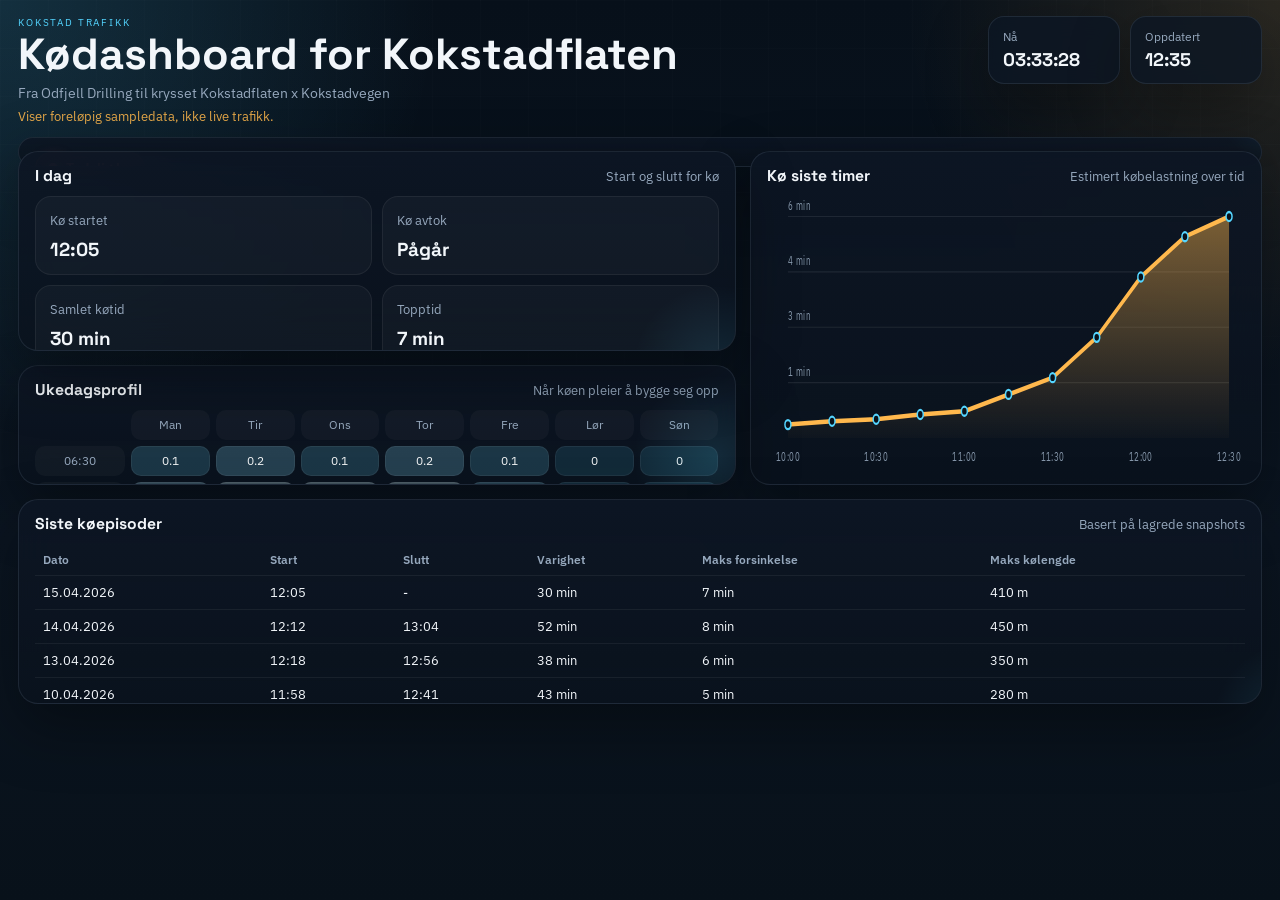
==== Kø-dashboard/dashboard/index.html @ f9747c27 "Add files via upload" ====
<!DOCTYPE html>
<html lang="nb">
<head>
  <meta charset="UTF-8" />
  <meta name="viewport" content="width=device-width, initial-scale=1.0" />
  <title>Kokstad Queue Dashboard</title>
  <link rel="preconnect" href="https://fonts.googleapis.com">
  <link rel="preconnect" href="https://fonts.gstatic.com" crossorigin>
  <link href="https://fonts.googleapis.com/css2?family=Space+Grotesk:wght@400;500;700&family=IBM+Plex+Sans:wght@400;500;600&display=swap" rel="stylesheet">
  <link rel="stylesheet" href="./styles.css" />
</head>
<body>
  <div class="app-shell">
    <header class="topbar">
      <div>
        <p class="eyebrow">Kokstad Trafikk</p>
        <h1>Kødashboard for Kokstadflaten</h1>
        <p class="subtitle">Fra Odfjell Drilling til krysset Kokstadflaten x Kokstadvegen</p>
        <p class="sample-note">Viser foreløpig sampledata, ikke live trafikk.</p>
      </div>
      <div class="topbar-meta">
        <div class="clock-card">
          <span class="label">Nå</span>
          <span id="clockValue" class="value">--:--</span>
        </div>
        <div class="clock-card">
          <span class="label">Oppdatert</span>
          <span id="updatedValue" class="value">Laster</span>
        </div>
      </div>
    </header>

    <main class="dashboard-grid">
      <section class="panel panel-hero">
        <div class="hero-copy">
          <span id="severityPill" class="severity-pill">Analyserer</span>
          <h2 id="heroDelay">-- min</h2>
          <p id="heroSummary" class="hero-summary">Laster sanntidsstatus...</p>
          <div class="hero-kpis">
            <div class="metric-card accent-amber">
              <span class="metric-label">Estimert kølengde</span>
              <strong id="queueLengthValue">-- m</strong>
            </div>
            <div class="metric-card accent-cyan">
              <span class="metric-label">Reisetid nå</span>
              <strong id="liveDurationValue">-- min</strong>
            </div>
            <div class="metric-card accent-slate">
              <span class="metric-label">Normal reisetid</span>
              <strong id="freeFlowValue">-- min</strong>
            </div>
          </div>
        </div>
        <div class="route-visual">
          <div class="route-header">
            <span>Rute med trafikksegmenter</span>
            <span id="distanceValue">-- km</span>
          </div>
          <div id="routeStrip" class="route-strip"></div>
          <div class="route-labels">
            <span>Odfjell Drilling</span>
            <span>Kokstadflaten x Kokstadvegen</span>
          </div>
          <div id="routeLegend" class="route-legend"></div>
        </div>
      </section>

      <section class="panel panel-today">
        <div class="panel-head">
          <h3>I dag</h3>
          <span class="muted">Start og slutt for kø</span>
        </div>
        <div class="stat-grid">
          <article class="stat-tile">
            <span class="stat-label">Kø startet</span>
            <strong id="queueStartValue">--</strong>
          </article>
          <article class="stat-tile">
            <span class="stat-label">Kø avtok</span>
            <strong id="queueEndValue">--</strong>
          </article>
          <article class="stat-tile">
            <span class="stat-label">Samlet køtid</span>
            <strong id="queueDurationValue">--</strong>
          </article>
          <article class="stat-tile">
            <span class="stat-label">Topptid</span>
            <strong id="peakDelayValue">--</strong>
          </article>
        </div>
      </section>

      <section class="panel panel-chart">
        <div class="panel-head">
          <h3>Kø siste timer</h3>
          <span class="muted">Estimert købelastning over tid</span>
        </div>
        <svg id="delayChart" class="chart" viewBox="0 0 640 240" preserveAspectRatio="none"></svg>
      </section>

      <section class="panel panel-heatmap">
        <div class="panel-head">
          <h3>Ukedagsprofil</h3>
          <span class="muted">Når køen pleier å bygge seg opp</span>
        </div>
        <div id="weekdayHeatmap" class="heatmap"></div>
      </section>

      <section class="panel panel-wide">
        <div class="panel-head">
          <h3>Siste køepisoder</h3>
          <span class="muted">Basert på lagrede snapshots</span>
        </div>
        <div class="table-wrap">
          <table>
            <thead>
              <tr>
                <th>Dato</th>
                <th>Start</th>
                <th>Slutt</th>
                <th>Varighet</th>
                <th>Maks forsinkelse</th>
                <th>Maks kølengde</th>
              </tr>
            </thead>
            <tbody id="episodesTableBody"></tbody>
          </table>
        </div>
      </section>
    </main>
  </div>

  <script src="./app.js" type="module"></script>
</body>
</html>
---- Kø-dashboard/dashboard/styles.css ----
:root {
  --bg: #09111c;
  --bg-alt: #0d1624;
  --panel: rgba(11, 21, 34, 0.76);
  --panel-strong: rgba(9, 17, 28, 0.92);
  --line: rgba(160, 185, 210, 0.12);
  --text: #f2f6fa;
  --muted: #96a8bd;
  --cyan: #54d5ff;
  --amber: #ffb84d;
  --red: #ff6b5f;
  --green: #5fd497;
  --shadow: 0 24px 60px rgba(0, 0, 0, 0.35);
}

* {
  box-sizing: border-box;
}

html,
body {
  margin: 0;
  width: 100%;
  height: 100%;
  overflow: hidden;
  background:
    radial-gradient(circle at top left, rgba(84, 213, 255, 0.16), transparent 28%),
    radial-gradient(circle at top right, rgba(255, 184, 77, 0.14), transparent 24%),
    linear-gradient(180deg, #07101a 0%, #0b1521 60%, #08111a 100%);
  color: var(--text);
  font-family: "IBM Plex Sans", sans-serif;
}

body::before {
  content: "";
  position: fixed;
  inset: 0;
  background-image:
    linear-gradient(rgba(255,255,255,0.02) 1px, transparent 1px),
    linear-gradient(90deg, rgba(255,255,255,0.02) 1px, transparent 1px);
  background-size: 48px 48px;
  mask-image: linear-gradient(180deg, rgba(0, 0, 0, 0.65), transparent);
  pointer-events: none;
}

.app-shell {
  width: min(100vw, calc(100vh * 16 / 9));
  height: min(100vh, calc(100vw * 9 / 16));
  margin: 0 auto;
  padding: 16px 18px;
  display: flex;
  flex-direction: column;
}

.topbar {
  display: flex;
  justify-content: space-between;
  align-items: flex-start;
  gap: 24px;
  margin-bottom: 12px;
}

.eyebrow {
  margin: 0 0 4px;
  text-transform: uppercase;
  letter-spacing: 0.18em;
  color: var(--cyan);
  font-size: 0.64rem;
}

h1 {
  margin: 0;
  font-family: "Space Grotesk", sans-serif;
  font-size: clamp(1.8rem, 3.4vw, 2.9rem);
  line-height: 1;
}

.subtitle {
  margin: 6px 0 0;
  color: var(--muted);
  font-size: 0.9rem;
}

.sample-note {
  margin: 6px 0 0;
  color: rgba(255, 184, 77, 0.9);
  font-size: 0.8rem;
}

.topbar-meta {
  display: flex;
  gap: 10px;
}

.clock-card {
  min-width: 132px;
  padding: 12px 14px;
  border: 1px solid var(--line);
  border-radius: 16px;
  background: rgba(13, 22, 36, 0.82);
  backdrop-filter: blur(12px);
  box-shadow: var(--shadow);
}

.clock-card .label {
  display: block;
  color: var(--muted);
  font-size: 0.74rem;
  margin-bottom: 4px;
}

.clock-card .value {
  font-family: "Space Grotesk", sans-serif;
  font-size: 1.15rem;
  font-weight: 700;
}

.dashboard-grid {
  display: grid;
  grid-template-columns: 1.4fr 1fr;
  grid-template-rows: minmax(0, 0.9fr) minmax(200px, 0.86fr) minmax(120px, 0.52fr) auto;
  gap: 14px;
  flex: 1;
  min-height: 0;
}

.panel {
  position: relative;
  overflow: hidden;
  border: 1px solid var(--line);
  border-radius: 20px;
  background: linear-gradient(180deg, rgba(13, 22, 36, 0.92), rgba(10, 18, 29, 0.82));
  box-shadow: var(--shadow);
  padding: 14px 16px;
  backdrop-filter: blur(18px);
  min-height: 0;
}

.panel::after {
  content: "";
  position: absolute;
  inset: auto -10% -55% auto;
  width: 180px;
  height: 180px;
  border-radius: 50%;
  background: radial-gradient(circle, rgba(84, 213, 255, 0.12), transparent 65%);
  pointer-events: none;
}

.panel-hero {
  display: grid;
  grid-template-columns: 1.15fr 0.85fr;
  gap: 14px;
  grid-column: 1 / -1;
  grid-row: 1;
  min-height: 0;
}

.panel-today {
  grid-column: 1;
  grid-row: 2;
  z-index: 2;
}

.panel-chart {
  grid-column: 2;
  grid-row: 2 / span 2;
  display: flex;
  flex-direction: column;
}

.panel-heatmap {
  grid-column: 1;
  grid-row: 3;
}

.hero-copy h2 {
  margin: 10px 0 8px;
  font-family: "Space Grotesk", sans-serif;
  font-size: clamp(2.2rem, 4vw, 3.7rem);
  line-height: 0.95;
}

.hero-summary {
  max-width: 700px;
  margin: 0 0 12px;
  color: var(--muted);
  font-size: 0.86rem;
  line-height: 1.3;
}

.severity-pill {
  display: inline-flex;
  align-items: center;
  gap: 8px;
  padding: 6px 12px;
  border-radius: 999px;
  background: rgba(84, 213, 255, 0.12);
  border: 1px solid rgba(84, 213, 255, 0.2);
  color: #dff7ff;
  font-weight: 600;
  font-size: 0.86rem;
}

.severity-pill::before {
  content: "";
  width: 10px;
  height: 10px;
  border-radius: 50%;
  background: currentColor;
  box-shadow: 0 0 18px currentColor;
}

.hero-kpis {
  display: grid;
  grid-template-columns: repeat(3, minmax(0, 1fr));
  gap: 10px;
}

.metric-card {
  padding: 11px 12px;
  border-radius: 16px;
  border: 1px solid rgba(255, 255, 255, 0.08);
  background: rgba(255, 255, 255, 0.03);
}

.metric-card strong {
  display: block;
  margin-top: 6px;
  font-size: 1.2rem;
  font-family: "Space Grotesk", sans-serif;
}

.metric-label,
.panel-head .muted,
.stat-label {
  color: var(--muted);
  font-size: 0.8rem;
}

.accent-amber {
  box-shadow: inset 0 0 0 1px rgba(255, 184, 77, 0.16);
}

.accent-cyan {
  box-shadow: inset 0 0 0 1px rgba(84, 213, 255, 0.16);
}

.accent-slate {
  box-shadow: inset 0 0 0 1px rgba(160, 185, 210, 0.12);
}

.route-visual {
  display: flex;
  flex-direction: column;
  justify-content: center;
  padding: 8px 2px 0;
}

.route-header,
.route-labels,
.route-legend {
  display: flex;
  justify-content: space-between;
  gap: 12px;
  color: var(--muted);
  font-size: 0.8rem;
}

.route-strip {
  display: flex;
  align-items: stretch;
  gap: 5px;
  min-height: 58px;
  margin: 8px 0 8px;
}

.route-segment {
  position: relative;
  flex: var(--segment-weight);
  min-width: 18px;
  border-radius: 14px;
  background: #233447;
  overflow: hidden;
  display: flex;
  align-items: flex-end;
  padding: 8px;
  border: 1px solid rgba(255, 255, 255, 0.08);
}

.route-segment span {
  position: relative;
  z-index: 1;
  font-size: 0.74rem;
  line-height: 1.1;
  color: rgba(242, 246, 250, 0.9);
}

.route-segment::before {
  content: "";
  position: absolute;
  inset: 0;
  opacity: 0.9;
}

.speed-normal::before {
  background: linear-gradient(180deg, rgba(95, 212, 151, 0.2), rgba(95, 212, 151, 0.55));
}

.speed-slow::before {
  background: linear-gradient(180deg, rgba(255, 184, 77, 0.22), rgba(255, 184, 77, 0.64));
}

.speed-jam::before {
  background: linear-gradient(180deg, rgba(255, 107, 95, 0.24), rgba(255, 107, 95, 0.74));
}

.legend-chip {
  display: inline-flex;
  align-items: center;
  gap: 8px;
}

.legend-chip::before {
  content: "";
  width: 11px;
  height: 11px;
  border-radius: 50%;
}

.legend-chip.normal::before {
  background: var(--green);
}

.legend-chip.slow::before {
  background: var(--amber);
}

.legend-chip.jam::before {
  background: var(--red);
}

.panel-head {
  display: flex;
  justify-content: space-between;
  align-items: baseline;
  gap: 12px;
  margin-bottom: 10px;
}

.panel-head h3 {
  margin: 0;
  font-size: 0.98rem;
  font-family: "Space Grotesk", sans-serif;
}

.stat-grid {
  display: grid;
  grid-template-columns: repeat(2, minmax(0, 1fr));
  gap: 10px;
  min-height: 0;
}

.stat-tile {
  padding: 12px 14px;
  border-radius: 16px;
  border: 1px solid rgba(255, 255, 255, 0.06);
  background: rgba(255, 255, 255, 0.03);
}

.stat-tile strong {
  display: block;
  margin-top: 8px;
  font-size: 1.18rem;
  font-family: "Space Grotesk", sans-serif;
}

.chart {
  width: 100%;
  height: 100%;
  min-height: 250px;
  display: block;
  flex: 1;
}

.heatmap {
  display: grid;
  grid-template-columns: 90px repeat(7, minmax(0, 1fr));
  gap: 6px;
}

.heatmap-header,
.heatmap-row-label,
.heatmap-cell {
  min-height: 30px;
  border-radius: 10px;
  display: flex;
  align-items: center;
  justify-content: center;
  font-size: 0.74rem;
}

.heatmap-header,
.heatmap-row-label {
  color: var(--muted);
  background: rgba(255, 255, 255, 0.03);
}

.heatmap-cell {
  border: 1px solid rgba(255, 255, 255, 0.06);
  color: rgba(255, 255, 255, 0.94);
}

.panel-wide {
  grid-column: 1 / -1;
  grid-row: 4;
}

.table-wrap {
  overflow-x: auto;
  overflow-y: hidden;
  max-height: 100%;
}

table {
  width: 100%;
  border-collapse: collapse;
}

th,
td {
  text-align: left;
  padding: 8px 8px;
  border-bottom: 1px solid rgba(255, 255, 255, 0.06);
  font-size: 0.82rem;
}

thead th {
  color: var(--muted);
  font-weight: 600;
  font-size: 0.74rem;
}

tbody tr:hover {
  background: rgba(255, 255, 255, 0.025);
}

@media (max-width: 1100px) {
  html,
  body {
    overflow: auto;
  }

  .app-shell {
    width: 100%;
    height: auto;
    min-height: 100vh;
  }

  .dashboard-grid,
  .panel-hero {
    grid-template-columns: 1fr;
    grid-template-rows: auto;
  }

  .panel-today,
  .panel-chart,
  .panel-heatmap,
  .panel-wide,
  .panel-hero {
    grid-column: auto;
    grid-row: auto;
  }

  .hero-kpis {
    grid-template-columns: 1fr;
  }

  .topbar {
    flex-direction: column;
  }

  .topbar-meta {
    width: 100%;
  }

  .clock-card {
    flex: 1;
  }
}

@media (max-width: 720px) {
  .app-shell {
    padding: 16px;
  }

  .heatmap {
    grid-template-columns: 90px repeat(7, minmax(54px, 1fr));
    gap: 6px;
  }

  .stat-grid {
    grid-template-columns: 1fr;
  }
}
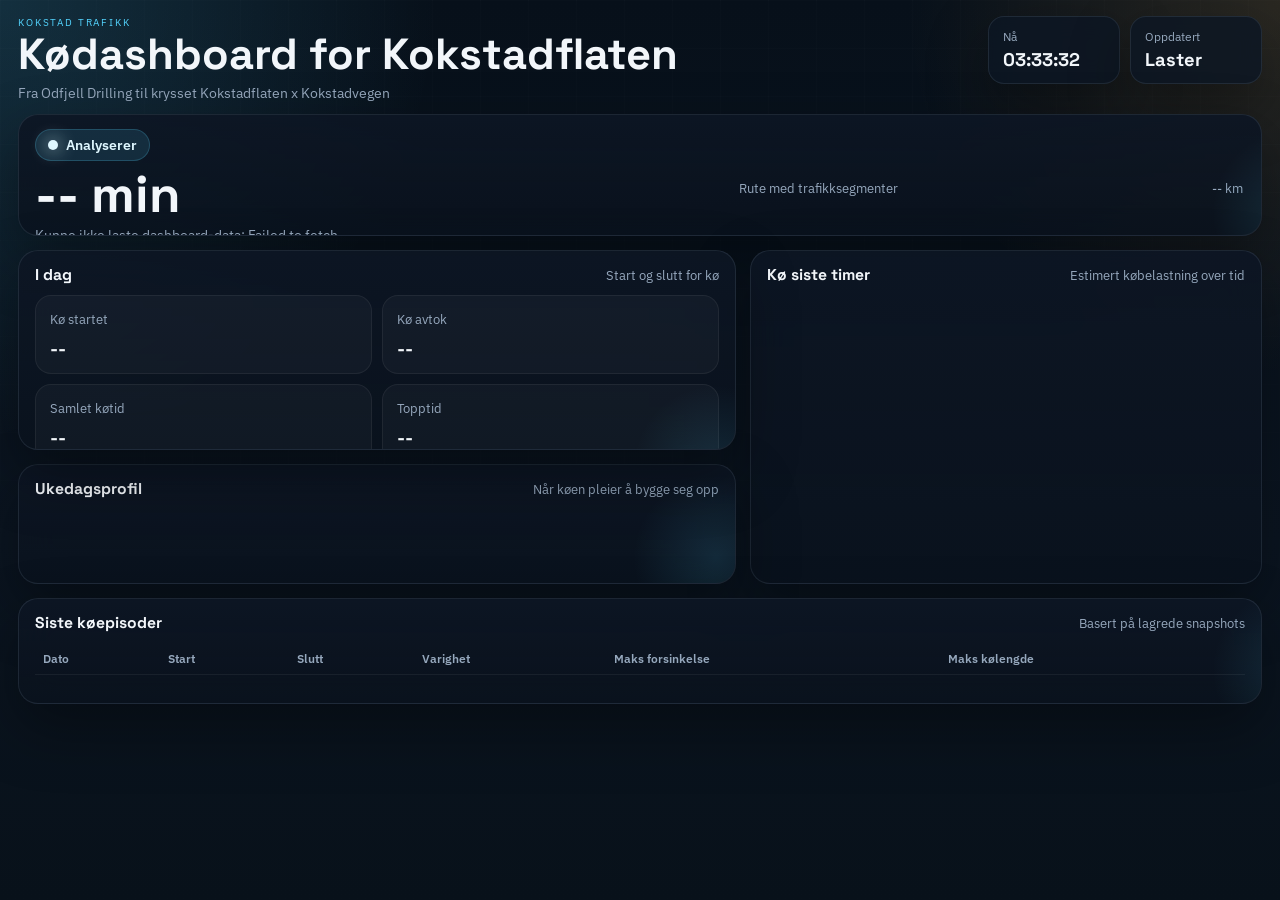
==== commit 4a2f74ca: "Remove sample data note from index.html Removed sample data note from the dashboard." ====
--- a/Kø-dashboard/dashboard/index.html
+++ b/Kø-dashboard/dashboard/index.html
@@ -16,7 +16,6 @@
         <p class="eyebrow">Kokstad Trafikk</p>
         <h1>Kødashboard for Kokstadflaten</h1>
         <p class="subtitle">Fra Odfjell Drilling til krysset Kokstadflaten x Kokstadvegen</p>
-        <p class="sample-note">Viser foreløpig sampledata, ikke live trafikk.</p>
       </div>
       <div class="topbar-meta">
         <div class="clock-card">
@@ -133,3 +132,7 @@
   <script src="./app.js" type="module"></script>
 </body>
 </html>
+
+  <script src="./app.js" type="module"></script>
+</body>
+</html>
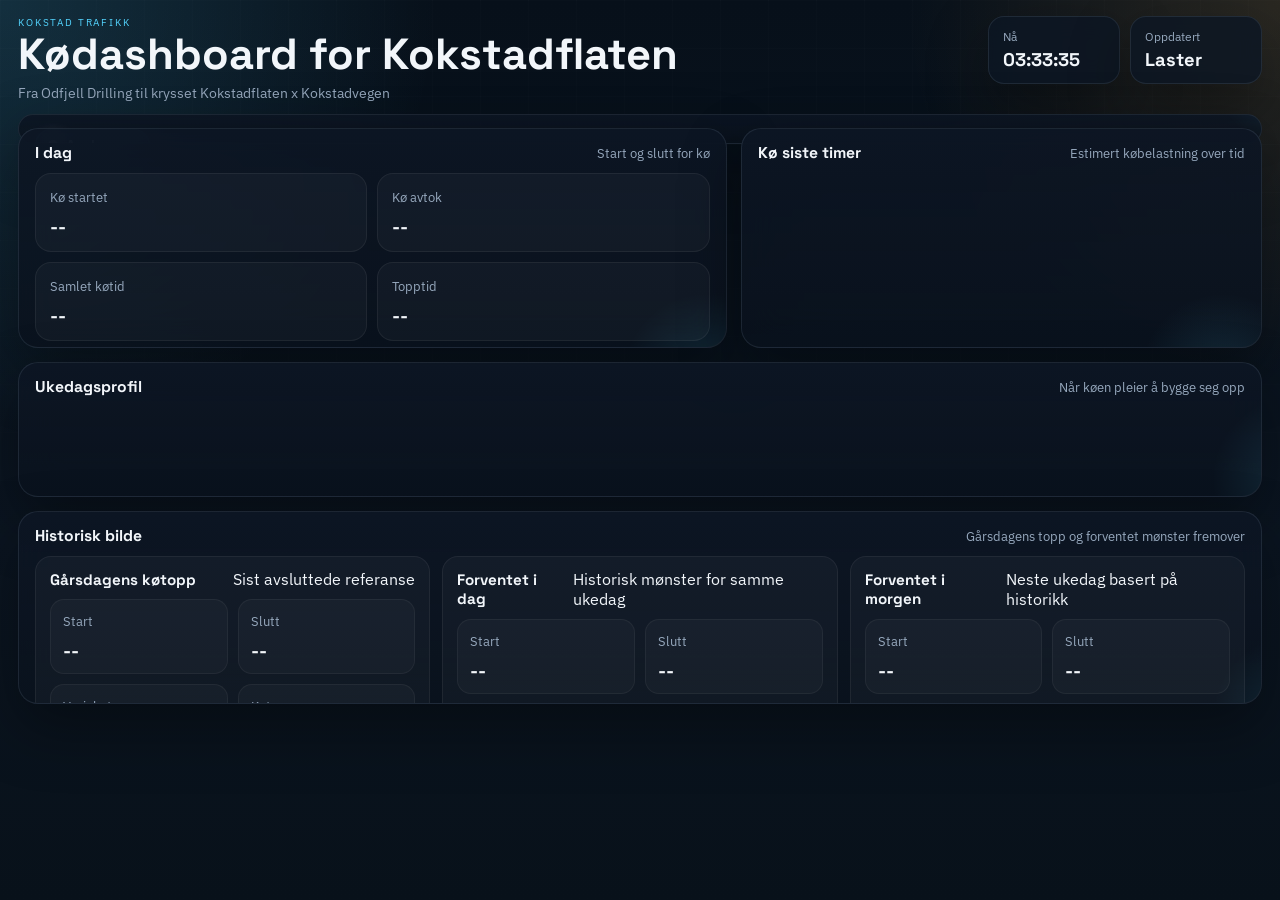
==== commit b13e0c7b: "Add files via upload" ====
--- a/Kø-dashboard/dashboard/index.html
+++ b/Kø-dashboard/dashboard/index.html
@@ -94,7 +94,7 @@
           <h3>Kø siste timer</h3>
           <span class="muted">Estimert købelastning over tid</span>
         </div>
-        <svg id="delayChart" class="chart" viewBox="0 0 640 240" preserveAspectRatio="none"></svg>
+        <svg id="delayChart" class="chart" viewBox="0 0 640 220" preserveAspectRatio="none"></svg>
       </section>
 
       <section class="panel panel-heatmap">
@@ -107,23 +107,84 @@
 
       <section class="panel panel-wide">
         <div class="panel-head">
-          <h3>Siste køepisoder</h3>
-          <span class="muted">Basert på lagrede snapshots</span>
+          <h3>Historisk bilde</h3>
+          <span class="muted">Gårsdagens topp og forventet mønster fremover</span>
         </div>
-        <div class="table-wrap">
-          <table>
-            <thead>
-              <tr>
-                <th>Dato</th>
-                <th>Start</th>
-                <th>Slutt</th>
-                <th>Varighet</th>
-                <th>Maks forsinkelse</th>
-                <th>Maks kølengde</th>
-              </tr>
-            </thead>
-            <tbody id="episodesTableBody"></tbody>
-          </table>
+        <div class="forecast-grid">
+          <article class="forecast-card">
+            <div class="forecast-head">
+              <h4>Gårsdagens køtopp</h4>
+              <span class="muted">Sist avsluttede referanse</span>
+            </div>
+            <div class="forecast-stats">
+              <div class="forecast-stat">
+                <span class="stat-label">Start</span>
+                <strong id="yesterdayStartValue">--</strong>
+              </div>
+              <div class="forecast-stat">
+                <span class="stat-label">Slutt</span>
+                <strong id="yesterdayEndValue">--</strong>
+              </div>
+              <div class="forecast-stat">
+                <span class="stat-label">Varighet</span>
+                <strong id="yesterdayDurationValue">--</strong>
+              </div>
+              <div class="forecast-stat">
+                <span class="stat-label">Køtopp</span>
+                <strong id="yesterdayPeakValue">--</strong>
+              </div>
+            </div>
+          </article>
+
+          <article class="forecast-card">
+            <div class="forecast-head">
+              <h4>Forventet i dag</h4>
+              <span class="muted">Historisk mønster for samme ukedag</span>
+            </div>
+            <div class="forecast-stats">
+              <div class="forecast-stat">
+                <span class="stat-label">Start</span>
+                <strong id="forecastTodayStartValue">--</strong>
+              </div>
+              <div class="forecast-stat">
+                <span class="stat-label">Slutt</span>
+                <strong id="forecastTodayEndValue">--</strong>
+              </div>
+              <div class="forecast-stat">
+                <span class="stat-label">Varighet</span>
+                <strong id="forecastTodayDurationValue">--</strong>
+              </div>
+              <div class="forecast-stat">
+                <span class="stat-label">Køtopp</span>
+                <strong id="forecastTodayPeakValue">--</strong>
+              </div>
+            </div>
+          </article>
+
+          <article class="forecast-card">
+            <div class="forecast-head">
+              <h4>Forventet i morgen</h4>
+              <span class="muted">Neste ukedag basert på historikk</span>
+            </div>
+            <div class="forecast-stats">
+              <div class="forecast-stat">
+                <span class="stat-label">Start</span>
+                <strong id="forecastTomorrowStartValue">--</strong>
+              </div>
+              <div class="forecast-stat">
+                <span class="stat-label">Slutt</span>
+                <strong id="forecastTomorrowEndValue">--</strong>
+              </div>
+              <div class="forecast-stat">
+                <span class="stat-label">Varighet</span>
+                <strong id="forecastTomorrowDurationValue">--</strong>
+              </div>
+              <div class="forecast-stat">
+                <span class="stat-label">Køtopp</span>
+                <strong id="forecastTomorrowPeakValue">--</strong>
+              </div>
+            </div>
+          </article>
         </div>
       </section>
     </main>
@@ -132,7 +193,3 @@
   <script src="./app.js" type="module"></script>
 </body>
 </html>
-
-  <script src="./app.js" type="module"></script>
-</body>
-</html>
--- a/Kø-dashboard/dashboard/styles.css
+++ b/Kø-dashboard/dashboard/styles.css
@@ -81,12 +81,6 @@
   font-size: 0.9rem;
 }
 
-.sample-note {
-  margin: 6px 0 0;
-  color: rgba(255, 184, 77, 0.9);
-  font-size: 0.8rem;
-}
-
 .topbar-meta {
   display: flex;
   gap: 10px;
@@ -117,8 +111,8 @@
 
 .dashboard-grid {
   display: grid;
-  grid-template-columns: 1.4fr 1fr;
-  grid-template-rows: minmax(0, 0.9fr) minmax(200px, 0.86fr) minmax(120px, 0.52fr) auto;
+  grid-template-columns: 1.36fr 1fr;
+  grid-template-rows: minmax(0, 0.92fr) minmax(220px, 0.74fr) minmax(135px, 0.46fr) auto;
   gap: 14px;
   flex: 1;
   min-height: 0;
@@ -153,25 +147,28 @@
   gap: 14px;
   grid-column: 1 / -1;
   grid-row: 1;
-  min-height: 0;
 }
 
 .panel-today {
   grid-column: 1;
   grid-row: 2;
-  z-index: 2;
 }
 
 .panel-chart {
   grid-column: 2;
-  grid-row: 2 / span 2;
+  grid-row: 2;
   display: flex;
   flex-direction: column;
 }
 
 .panel-heatmap {
-  grid-column: 1;
+  grid-column: 1 / -1;
   grid-row: 3;
+}
+
+.panel-wide {
+  grid-column: 1 / -1;
+  grid-row: 4;
 }
 
 .hero-copy h2 {
@@ -358,17 +355,18 @@
   display: grid;
   grid-template-columns: repeat(2, minmax(0, 1fr));
   gap: 10px;
-  min-height: 0;
-}
-
-.stat-tile {
+}
+
+.stat-tile,
+.forecast-card {
   padding: 12px 14px;
   border-radius: 16px;
   border: 1px solid rgba(255, 255, 255, 0.06);
   background: rgba(255, 255, 255, 0.03);
 }
 
-.stat-tile strong {
+.stat-tile strong,
+.forecast-stat strong {
   display: block;
   margin-top: 8px;
   font-size: 1.18rem;
@@ -378,7 +376,7 @@
 .chart {
   width: 100%;
   height: 100%;
-  min-height: 250px;
+  min-height: 190px;
   display: block;
   flex: 1;
 }
@@ -411,38 +409,37 @@
   color: rgba(255, 255, 255, 0.94);
 }
 
-.panel-wide {
-  grid-column: 1 / -1;
-  grid-row: 4;
-}
-
-.table-wrap {
-  overflow-x: auto;
-  overflow-y: hidden;
-  max-height: 100%;
-}
-
-table {
-  width: 100%;
-  border-collapse: collapse;
-}
-
-th,
-td {
-  text-align: left;
-  padding: 8px 8px;
-  border-bottom: 1px solid rgba(255, 255, 255, 0.06);
-  font-size: 0.82rem;
-}
-
-thead th {
-  color: var(--muted);
-  font-weight: 600;
-  font-size: 0.74rem;
-}
-
-tbody tr:hover {
-  background: rgba(255, 255, 255, 0.025);
+.forecast-grid {
+  display: grid;
+  grid-template-columns: repeat(3, minmax(0, 1fr));
+  gap: 12px;
+}
+
+.forecast-head {
+  display: flex;
+  justify-content: space-between;
+  align-items: baseline;
+  gap: 10px;
+  margin-bottom: 10px;
+}
+
+.forecast-head h4 {
+  margin: 0;
+  font-size: 0.95rem;
+  font-family: "Space Grotesk", sans-serif;
+}
+
+.forecast-stats {
+  display: grid;
+  grid-template-columns: repeat(2, minmax(0, 1fr));
+  gap: 10px;
+}
+
+.forecast-stat {
+  padding: 10px 12px;
+  border-radius: 14px;
+  background: rgba(255, 255, 255, 0.028);
+  border: 1px solid rgba(255, 255, 255, 0.05);
 }
 
 @media (max-width: 1100px) {
@@ -458,7 +455,8 @@
   }
 
   .dashboard-grid,
-  .panel-hero {
+  .panel-hero,
+  .forecast-grid {
     grid-template-columns: 1fr;
     grid-template-rows: auto;
   }
@@ -472,7 +470,8 @@
     grid-row: auto;
   }
 
-  .hero-kpis {
+  .hero-kpis,
+  .forecast-stats {
     grid-template-columns: 1fr;
   }
 
@@ -499,7 +498,8 @@
     gap: 6px;
   }
 
-  .stat-grid {
+  .stat-grid,
+  .forecast-stats {
     grid-template-columns: 1fr;
   }
 }
